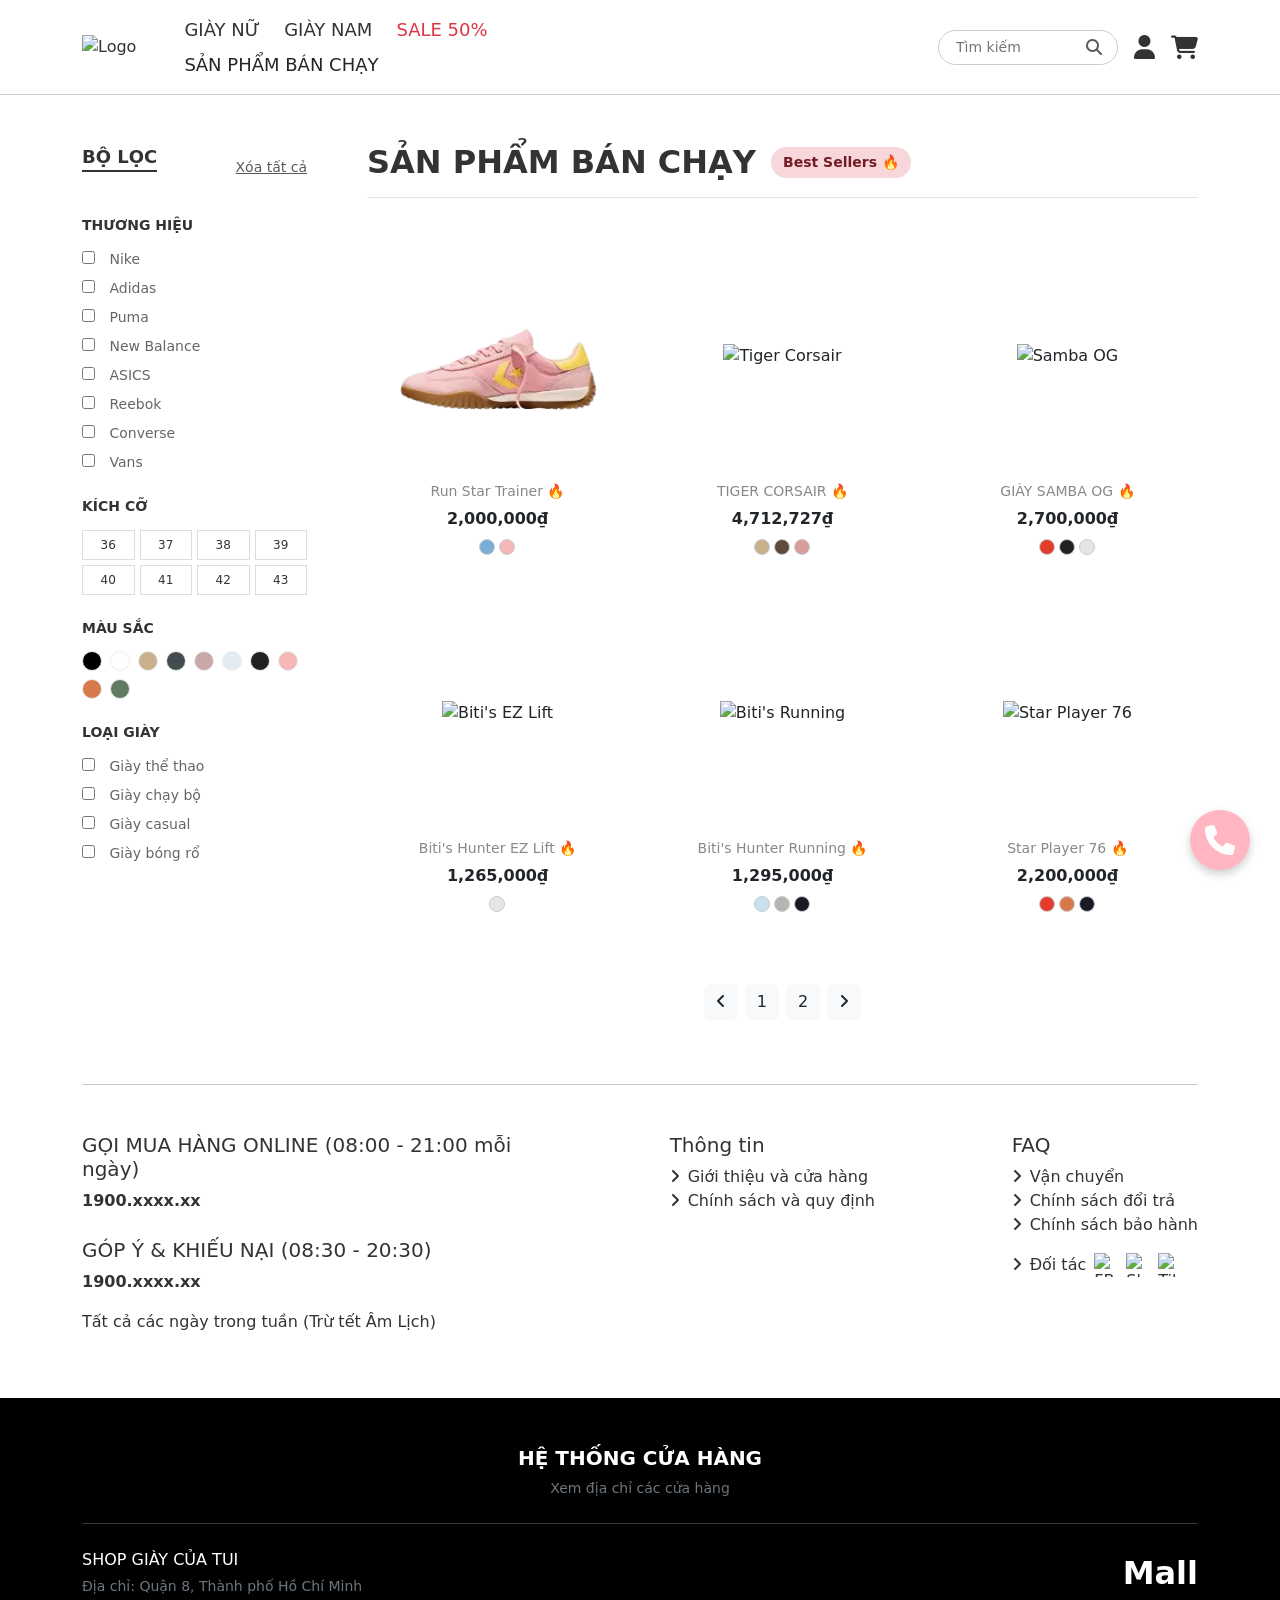
==== Web bán giày/banchay.html @ 1544a3ac "Cập nhật thêm các trang mới và 1 vài hình ảnh." ====
<!DOCTYPE html>
<html lang="vi">
<head>
    <meta charset="UTF-8">
    <meta name="viewport" content="width=device-width, initial-scale=1.0">
    <title>Sản Phẩm Bán Chạy</title>
    
    <link rel="stylesheet" href="https://cdnjs.cloudflare.com/ajax/libs/font-awesome/6.4.0/css/all.min.css">
    <link href="https://cdn.jsdelivr.net/npm/bootstrap@5.3.3/dist/css/bootstrap.min.css" rel="stylesheet">
    
    <link rel="stylesheet" href="style.css">
    
    <style>
         body { font-family: system-ui, -apple-system, sans-serif; color: #333; }
        a { text-decoration: none; color: inherit; }
        
        /* HEADER (Dùng lại từ trang Index) */
        .logo img { width: 120px; object-fit: contain; }
        .nav-menu .top-nav a, .nav-menu .bottom-nav a { font-size: 18px; font-weight: 500; text-transform: uppercase; }
        .search-box { border: 1px solid #ccc; border-radius: 20px; padding: 5px 15px; width: 180px; }
        .search-box input { border: none; outline: none; width: 100%; font-size: 14px; }

        /* SIDEBAR BỘ LỌC */
        .filter-title { font-size: 18px; font-weight: bold; text-transform: uppercase; margin-bottom: 20px; border-bottom: 2px solid #333; display: inline-block; }
        .filter-section h6 { font-size: 14px; font-weight: bold; text-transform: uppercase; margin: 25px 0 15px; }
        .filter-list { list-style: none; padding: 0; font-size: 14px; color: #666; }
        .filter-list li { margin-bottom: 8px; cursor: pointer; }
        .filter-list input { margin-right: 10px; }

        /* Size Grid */
        .size-grid { display: grid; grid-template-columns: repeat(4, 1fr); gap: 5px; }
        .size-item { border: 1px solid #ddd; padding: 5px; text-align: center; font-size: 12px; cursor: pointer; }
        .size-item:hover { border-color: #333; }

        /* Color Dots */
        .color-filter-dots { display: flex; gap: 8px; flex-wrap: wrap; }
        .color-dot { width: 20px; height: 20px; border-radius: 50%; border: 1px solid #eee; cursor: pointer; }

        /* PRODUCT LIST */
        .category-title { font-size: 32px; font-weight: bold; text-transform: uppercase; margin-bottom: 30px; }
        .product-card .img-wrapper { width: 100%; height: 220px; display: flex; align-items: center; justify-content: center; margin-bottom: 15px; }
        .product-card .img-wrapper img { max-width: 100%; max-height: 100%; object-fit: contain; }
        .product-name { font-size: 14px; color: #888; margin-bottom: 5px; }
        .product-price { font-size: 16px; font-weight: bold; }
        /* .product-card .color-dots img { width: 15px; height: 15px; border-radius: 50%; background: #ddd; } */
        .product-card .color-dots .color-dot { 
    width: 16px; 
    height: 16px; 
    border-radius: 50%; 
    border: 1px solid #ccc; /* Thêm viền để màu trắng không bị chìm vào nền */
    cursor: pointer; 
    transition: transform 0.2s; 
}
.product-card .color-dots .color-dot:hover { 
    transform: scale(1.2); /* Hiệu ứng phóng to nhẹ khi di chuột */
}
        .social-row img { 
    width: 24px; 
    height: 24px; 
    object-fit: contain; /* Chìa khóa chống méo ảnh là đây */
    cursor: pointer; 
}

        /* FOOTER (Dùng lại từ trang Index) */
        .footer-black { background: #000; color: #fff; padding: 40px 0; }
        .footer-white { font-size: 13px; color: #666; }

        /* NÚT FLOAT */
        .floating-btn {
            position: fixed;
            bottom: 30px;
            right: 30px;
            width: 60px;
            height: 60px;
            background-color: #ffb6c1;
            border-radius: 50%;
            display: flex;
            align-items: center;
            justify-content: center;
            box-shadow: 0 4px 10px rgba(0,0,0,0.2);
            cursor: pointer;
            z-index: 999;
            transition: 0.3s;
        }
        .floating-btn:hover { background-color: #ff9fb0; }
        .floating-btn svg {
            width: 30px;
            height: 30px;
            fill: #fff;
        }
        /* CSS riêng cho trang này để làm nổi bật nhãn Best Sellers */
        .badge-best-seller {
            background-color: #f8d7da;
            color: #721c24;
            padding: 5px 12px;
            border-radius: 20px;
            font-size: 14px;
            font-weight: bold;
            display: inline-flex;
            align-items: center;
            gap: 5px;
            vertical-align: middle;
            margin-left: 15px;
        }
    </style>
</head>
<body>

    <header class="container d-flex justify-content-between align-items-center py-3">
        <div class="logo">
            <a href="index.html"><img src="Image/Logo.png" alt="Logo"></a>
        </div>
        <div class="nav-menu d-flex flex-column gap-2 flex-grow-1 ps-5">
            <div class="top-nav d-flex gap-4">
                <a href="giaynu.html">GIÀY NỮ</a>
                <a href="giay-nam.html">GIÀY NAM</a>
                <a href="sale.html" class="text-danger">SALE 50%</a>
            </div>
            <div class="bottom-nav">
                <a href="banchay.html" class="text-dark">SẢN PHẨM BÁN CHẠY</a>
            </div>
        </div>
        <div class="d-flex align-items-center gap-3">
            <div class="search-box d-flex align-items-center">
                <input type="text" placeholder="Tìm kiếm">
                <i class="fa fa-search text-muted"></i>
            </div>
            <i class="fa fa-user fs-4 icon-action"></i>
            <i class="fa fa-shopping-cart fs-4 icon-action"></i>    
        </div>
    </header>

    <hr class="m-0 opacity-10">

    <main class="container my-5">
        <div class="row">
            
            <aside class="col-lg-3 pe-lg-5">
                <div class="d-flex justify-content-between align-items-center mb-2">
                    <span class="filter-title">BỘ LỌC</span>
                    <a href="#" class="text-muted small text-decoration-underline">Xóa tất cả</a>
                </div>

                <div class="filter-section">
                    <h6>Thương hiệu</h6>
                    <ul class="filter-list">
                        <li><input type="checkbox"> Nike</li>
                        <li><input type="checkbox"> Adidas</li>
                        <li><input type="checkbox"> Puma</li>
                        <li><input type="checkbox"> New Balance</li>
                        <li><input type="checkbox"> ASICS</li>
                        <li><input type="checkbox"> Reebok</li>
                        <li><input type="checkbox"> Converse</li>
                        <li><input type="checkbox"> Vans</li>
                    </ul>
                </div>

                <div class="filter-section">
                    <h6>Kích cỡ</h6>
                    <div class="size-grid">
                        <div class="size-item">36</div><div class="size-item">37</div><div class="size-item">38</div><div class="size-item">39</div>
                        <div class="size-item">40</div><div class="size-item">41</div><div class="size-item">42</div><div class="size-item">43</div>
                    </div>
                </div>

                <div class="filter-section">
                    <h6>Màu sắc</h6>
                    <div class="color-filter-dots">
                        <div class="color-dot" style="background: #000;"></div>
                        <div class="color-dot" style="background: #fff;"></div>
                        <div class="color-dot" style="background: #c9b08f;"></div>
                        <div class="color-dot" style="background: #434d4f;"></div>
                        <div class="color-dot" style="background: #cba8a8;"></div>
                        <div class="color-dot" style="background: #e4ebf1;"></div>
                        <div class="color-dot" style="background: #222;"></div>
                        <div class="color-dot" style="background: #f4b8b8;"></div>
                        <div class="color-dot" style="background: #d67a4d;"></div>
                        <div class="color-dot" style="background: #5f7a61;"></div>
                    </div>
                </div>

                <div class="filter-section">
                    <h6>Loại giày</h6>
                    <ul class="filter-list">
                        <li><input type="checkbox"> Giày thể thao</li>
                        <li><input type="checkbox"> Giày chạy bộ</li>
                        <li><input type="checkbox"> Giày casual</li>
                        <li><input type="checkbox"> Giày bóng rổ</li>
                    </ul>
                </div>
            </aside>

            <section class="col-lg-9">
                <div class="d-flex align-items-center mb-4 border-bottom pb-3">
                    <h1 class="category-title m-0">SẢN PHẨM BÁN CHẠY</h1>
                    <span class="badge-best-seller">Best Sellers 🔥</span>
                </div>

                <div class="row g-4 mt-2">
                    <div class="col-md-4 col-6 mb-4">
                        <div class="card product-card border-0 text-center">
                            <div class="img-wrapper"><img src="Image/run star.png" alt="Run Star Trainer"></div>
                            <div class="product-name">Run Star Trainer 🔥</div>
                            <div class="product-price">2,000,000₫</div>
                            <div class="color-dots d-flex justify-content-center gap-1 mt-2">
                                <div class="color-dot" style="background-color: #7baed4;" title="Xanh Biển"></div>
                                <div class="color-dot" style="background-color: #f4b8b8;" title="Hồng Phấn"></div>
                            </div>
                        </div>
                    </div>
                    
                    <div class="col-md-4 col-6 mb-4">
                        <div class="card product-card border-0 text-center">
                            <div class="img-wrapper"><img src="Image/TIGER CORSAIR.jpg" alt="Tiger Corsair"></div>
                            <div class="product-name">TIGER CORSAIR 🔥</div>
                            <div class="product-price">4,712,727₫</div>
                            <div class="color-dots d-flex justify-content-center gap-1 mt-2">
                                <div class="color-dot" style="background-color: #c9b08f;" title="Nâu Vàng"></div>
                                <div class="color-dot" style="background-color: #5e4b3c;" title="Nâu Đất"></div>
                                <div class="color-dot" style="background-color: #d99c9c;" title="Hồng Đất"></div>
                            </div>
                        </div>
                    </div>
                    
                    <div class="col-md-4 col-6 mb-4">
                        <div class="card product-card border-0 text-center">
                            <div class="img-wrapper"><img src="Image/SAMBA OG.png" alt="Samba OG"></div>
                            <div class="product-name">GIÀY SAMBA OG 🔥</div>
                            <div class="product-price">2,700,000₫</div>
                            <div class="color-dots d-flex justify-content-center gap-1 mt-2">
                                <div class="color-dot" style="background-color: #e43c2c;" title="Đỏ"></div>
                                <div class="color-dot" style="background-color: #222;" title="Đen"></div>
                                <div class="color-dot" style="background-color: #e5e5e5;" title="Trắng"></div>
                            </div>
                        </div>
                    </div>
                    
                    <div class="col-md-4 col-6 mb-4">
                        <div class="card product-card border-0 text-center">
                            <div class="img-wrapper"><img src="Image/Biti's Hunter EZ Lift.jpg" alt="Biti's EZ Lift"></div>
                            <div class="product-name">Biti's Hunter EZ Lift 🔥</div>
                            <div class="product-price">1,265,000₫</div>
                            <div class="color-dots d-flex justify-content-center gap-1 mt-2">
                                <div class="color-dot" style="background-color: #e5e5e5;" title="Xám Nhạt"></div>
                            </div>
                        </div>
                    </div>
                    
                    <div class="col-md-4 col-6 mb-4">
                        <div class="card product-card border-0 text-center">
                            <div class="img-wrapper"><img src="Image/Bitis Running Nam.jpg" alt="Biti's Running"></div>
                            <div class="product-name">Biti's Hunter Running 🔥</div>
                            <div class="product-price">1,295,000₫</div>
                            <div class="color-dots d-flex justify-content-center gap-1 mt-2">
                                <div class="color-dot" style="background-color: #c9e0ef;" title="Xanh Nhạt"></div>
                                <div class="color-dot" style="background-color: #b5b5b5;" title="Xám"></div>
                                <div class="color-dot" style="background-color: #1a1a24;" title="Đen"></div>
                            </div>
                        </div>
                    </div>
                    
                    <div class="col-md-4 col-6 mb-4">
                        <div class="card product-card border-0 text-center">
                            <div class="img-wrapper"><img src="Image/Nike SB Dunk Low Pro.avif" alt="Star Player 76"></div>
                            <div class="product-name">Star Player 76 🔥</div>
                            <div class="product-price">2,200,000₫</div>
                            <div class="color-dots d-flex justify-content-center gap-1 mt-2">
                                <div class="color-dot" style="background-color: #e43c2c;" title="Đỏ"></div>
                                <div class="color-dot" style="background-color: #d67a4d;" title="Cam Đất"></div>
                                <div class="color-dot" style="background-color: #171c26;" title="Xanh Navy"></div>
                            </div>
                        </div>
                    </div>
                </div>

                <nav class="mt-5">
                    <ul class="pagination justify-content-center border-0">
                        <li class="page-item mx-1"><a class="page-link rounded border-0 bg-light text-dark" href="#"><i class="fa fa-angle-left"></i></a></li>
                        <li class="page-item mx-1"><a class="page-link rounded border-0 bg-light text-dark" href="#">1</a></li>
                        <li class="page-item mx-1"><a class="page-link rounded border-0 bg-light text-dark" href="#">2</a></li>
                        <li class="page-item mx-1"><a class="page-link rounded border-0 bg-light text-dark" href="#"><i class="fa fa-angle-right"></i></a></li>
                    </ul>
                </nav>
            </section>
        </div>
    </main>

    <div class="container pb-4">
        <hr class="divider mb-5">
        <div class="row justify-content-between">
            <div class="col-md-5 footer-col mb-4">
                <h5>GỌI MUA HÀNG ONLINE (08:00 - 21:00 mỗi ngày)</h5>
                <p><strong>1900.xxxx.xx</strong></p>
                <h5 style="margin-top: 25px;">GÓP Ý & KHIẾU NẠI (08:30 - 20:30)</h5>
                <p><strong>1900.xxxx.xx</strong></p>
                <p>Tất cả các ngày trong tuần (Trừ tết Âm Lịch)</p>
            </div>
            <div class="col-md-auto footer-col mb-4">
                <h5>Thông tin</h5>
                <ul class="list-unstyled">
                    <li><i class="fa fa-angle-right me-2"></i>Giới thiệu và cửa hàng</li>
                    <li><i class="fa fa-angle-right me-2"></i>Chính sách và quy định</li>
                </ul>
            </div>
            <div class="col-md-auto footer-col mb-4">
                <h5>FAQ</h5>
                <ul class="list-unstyled">
                    <li><i class="fa fa-angle-right me-2"></i>Vận chuyển</li>
                    <li><i class="fa fa-angle-right me-2"></i>Chính sách đổi trả</li>
                    <li><i class="fa fa-angle-right me-2"></i>Chính sách bảo hành</li>
                    <li class="mt-3">
                        <div class="social-row d-flex align-items-center gap-2">
                            <span><i class="fa fa-angle-right me-2"></i>Đối tác</span>
                            <img src="Image/fb.png" alt="FB">
                            <img src="Image/shoppe.png" alt="Shopee">
                            <img src="Image/tiktok.png" alt="Tiktok">
                        </div>
                    </li>
                </ul>
            </div>
        </div>
    </div>

    <footer class="bg-black text-white py-5">
        <div class="container text-center">
            <h3 class="fs-5 fw-semibold mb-2">HỆ THỐNG CỬA HÀNG</h3>
            <p class="text-secondary small mb-4">Xem địa chỉ các cửa hàng</p>
            <hr class="border-secondary opacity-50 mb-4">
            
            <div class="d-flex flex-column flex-md-row justify-content-between align-items-center text-start">
                <div class="info mb-3 mb-md-0">
                    <p class="text-white fw-medium mb-1">SHOP GIÀY CỦA TUI</p>
                    <p class="text-secondary small mb-0">Địa chỉ: Quận 8, Thành phố Hồ Chí Minh</p>
                </div>
                <div class="mall-section d-flex align-items-center gap-3">
                    <span class="fs-2 fw-bold">Mall</span>
                    </div>
            </div>
        </div>
    </footer>

    <div class="floating-btn">
        <svg xmlns="http://www.w3.org/2000/svg" viewBox="0 0 512 512">
            <path d="M164.9 24.6c-7.7-18.6-28-28.5-47.4-23.2l-88 24C12.1 30.2 0 46 0 64C0 311.4 200.6 512 448 512c18 0 33.8-12.1 38.6-29.5l24-88c5.3-19.4-4.6-39.7-23.2-47.4l-96-40c-16.3-6.8-35.2-2.1-46.3 11.6L304.7 368C234.3 334.7 177.3 277.7 144 207.3L193.3 167c13.7-11.2 18.4-30 11.6-46.3l-40-96z"/>
        </svg>
    </div>

    <script src="https://cdn.jsdelivr.net/npm/bootstrap@5.3.3/dist/js/bootstrap.bundle.min.js"></script>
</body>
</html>
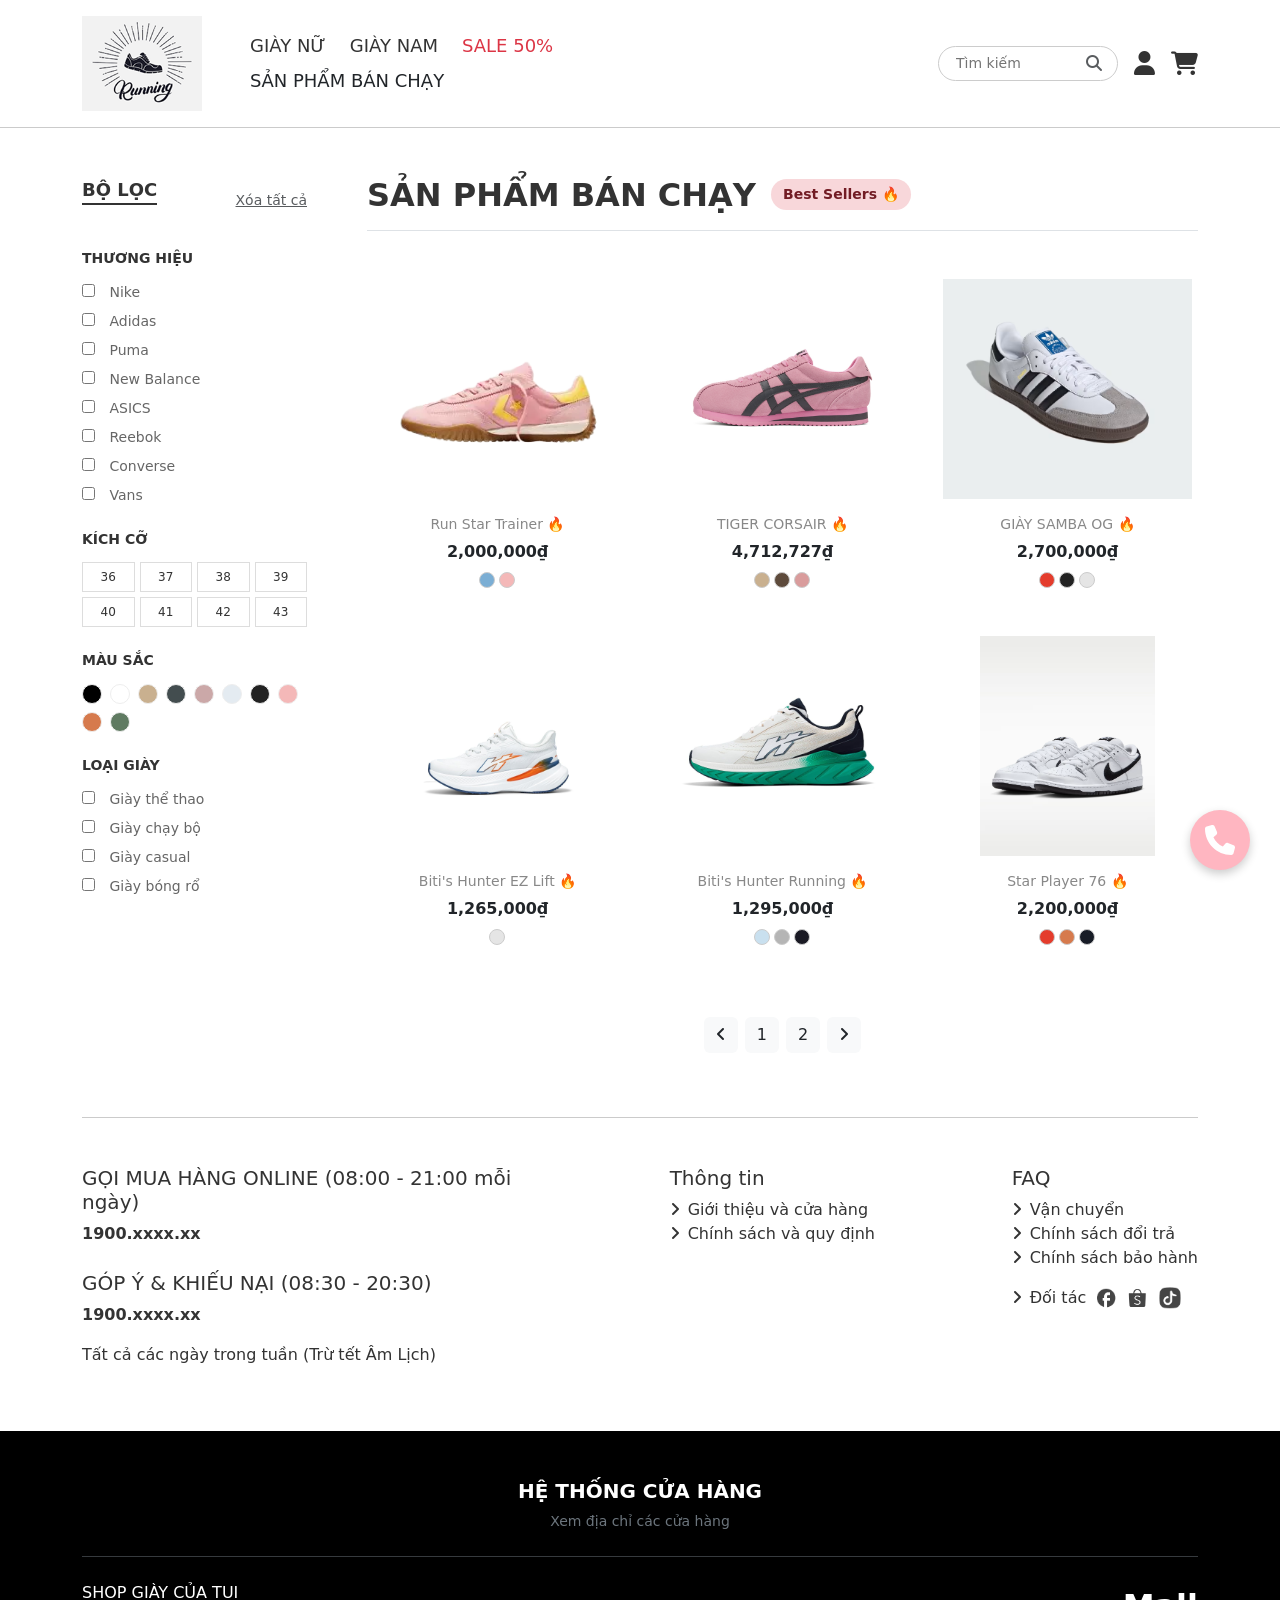
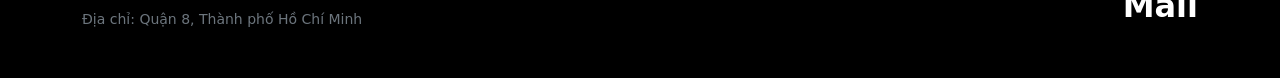
==== commit 8aa5259a: "upload lại" ====
--- a/Web bán giày/banchay.html
+++ b/Web bán giày/banchay.html
@@ -113,7 +113,7 @@
         <div class="nav-menu d-flex flex-column gap-2 flex-grow-1 ps-5">
             <div class="top-nav d-flex gap-4">
                 <a href="giaynu.html">GIÀY NỮ</a>
-                <a href="giay-nam.html">GIÀY NAM</a>
+                <a href="giaynam.html">GIÀY NAM</a>
                 <a href="sale.html" class="text-danger">SALE 50%</a>
             </div>
             <div class="bottom-nav">
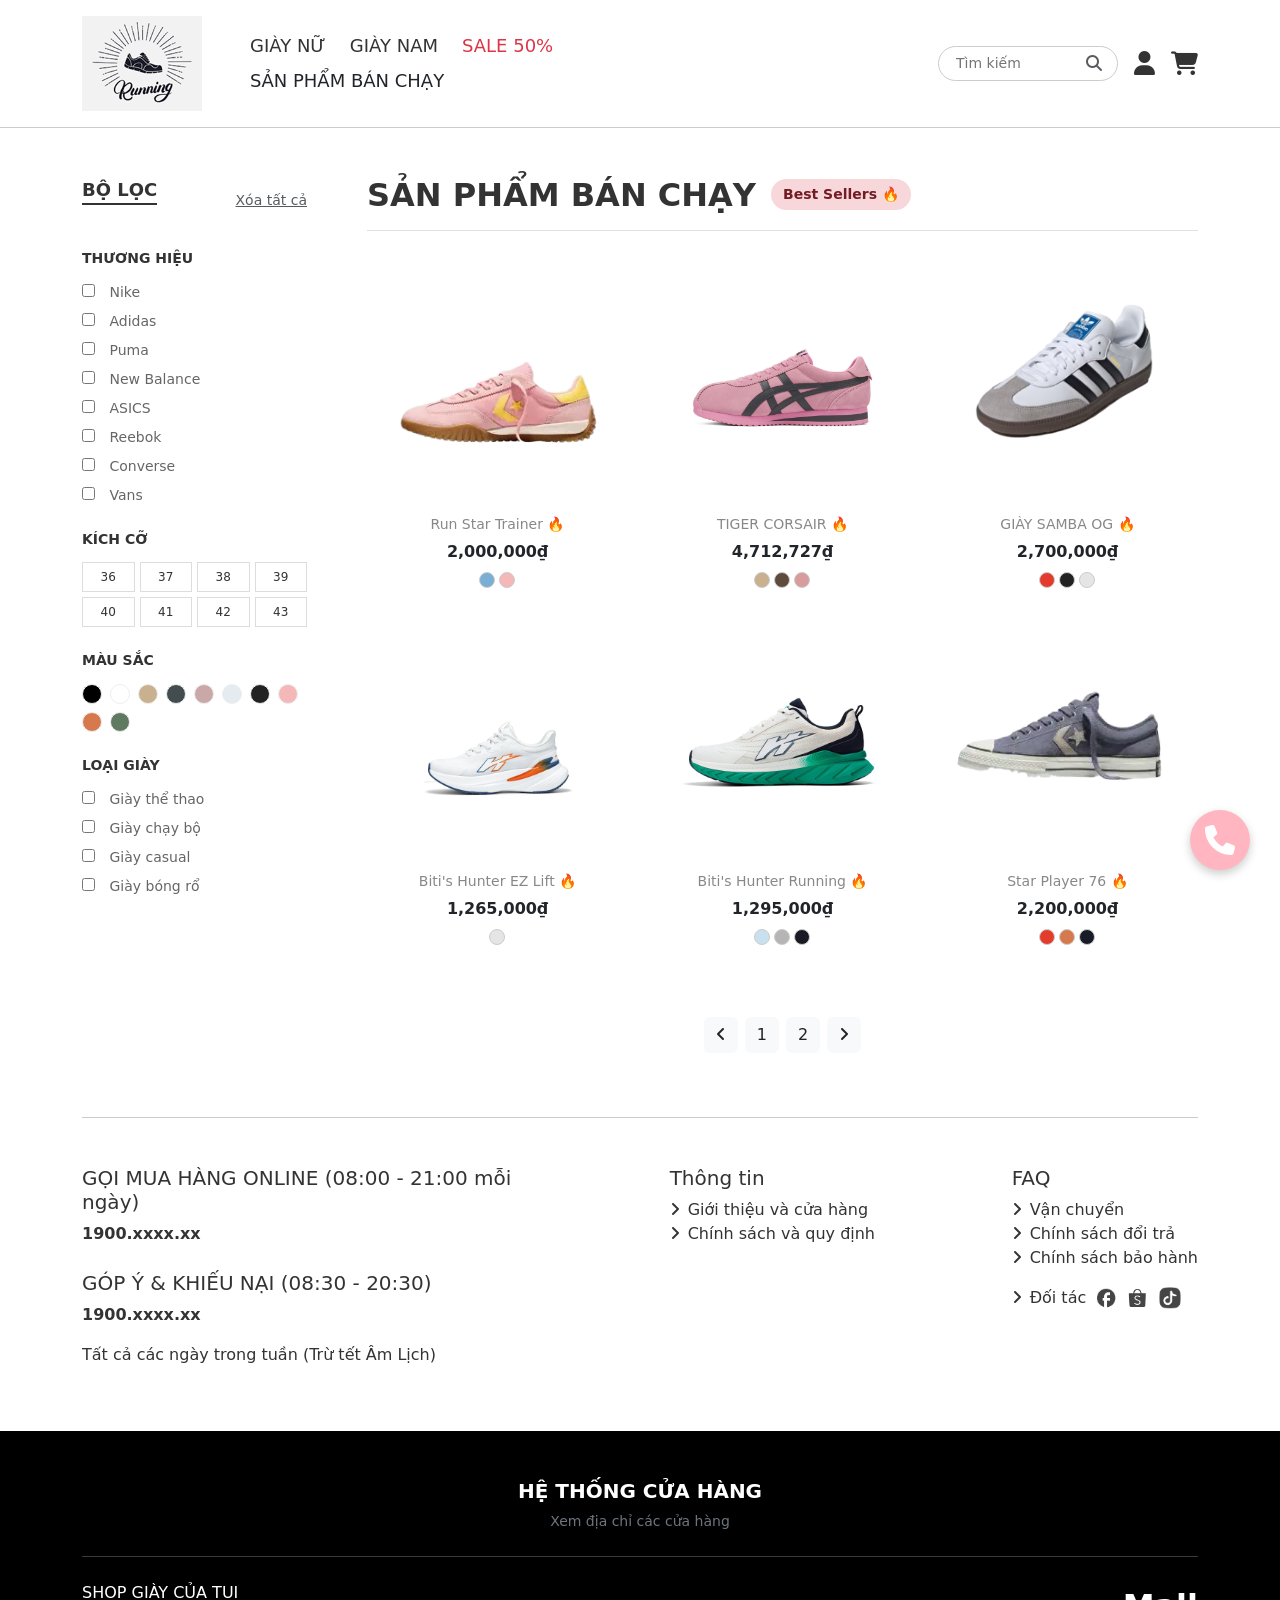
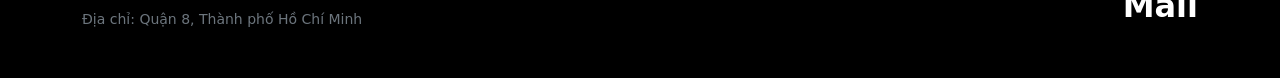
==== commit 22e31ee8: "interacting" ====
--- a/Web bán giày/banchay.html
+++ b/Web bán giày/banchay.html
@@ -11,59 +11,149 @@
     <link rel="stylesheet" href="style.css">
     
     <style>
-         body { font-family: system-ui, -apple-system, sans-serif; color: #333; }
-        a { text-decoration: none; color: inherit; }
-        
-        /* HEADER (Dùng lại từ trang Index) */
-        .logo img { width: 120px; object-fit: contain; }
-        .nav-menu .top-nav a, .nav-menu .bottom-nav a { font-size: 18px; font-weight: 500; text-transform: uppercase; }
-        .search-box { border: 1px solid #ccc; border-radius: 20px; padding: 5px 15px; width: 180px; }
-        .search-box input { border: none; outline: none; width: 100%; font-size: 14px; }
+          body { 
+            font-family: system-ui, -apple-system, sans-serif; 
+            color: #333; 
+        }
+
+        a { 
+            text-decoration: none; 
+            color: inherit; 
+        }
+        /* HEADER */
+        .logo img { 
+            width: 120px; 
+            object-fit: contain; 
+        }
+        .nav-menu .top-nav a, .nav-menu .bottom-nav a { 
+            font-size: 18px; 
+            font-weight: 500; 
+            text-transform: uppercase; 
+        }
+        .search-box { 
+            border: 1px solid #ccc; 
+            border-radius: 20px; 
+            padding: 5px 15px; 
+            width: 180px; 
+        }
+        .search-box input { 
+            border: none; 
+            outline: none;
+            width: 100%;
+            font-size: 14px; 
+        }
 
         /* SIDEBAR BỘ LỌC */
-        .filter-title { font-size: 18px; font-weight: bold; text-transform: uppercase; margin-bottom: 20px; border-bottom: 2px solid #333; display: inline-block; }
-        .filter-section h6 { font-size: 14px; font-weight: bold; text-transform: uppercase; margin: 25px 0 15px; }
-        .filter-list { list-style: none; padding: 0; font-size: 14px; color: #666; }
-        .filter-list li { margin-bottom: 8px; cursor: pointer; }
-        .filter-list input { margin-right: 10px; }
+        .filter-title { 
+            font-size: 18px; 
+            font-weight: bold; 
+            text-transform: uppercase; 
+            margin-bottom: 20px; 
+            border-bottom: 2px solid #333; 
+            display: inline-block; 
+        }
+        .filter-section h6 { 
+            font-size: 14px; 
+            font-weight: bold; 
+            text-transform: uppercase; 
+            margin: 25px 0 15px; 
+        }
+        .filter-list { 
+            list-style: none; 
+            padding: 0; 
+            font-size: 14px; 
+            color: #666; 
+        }
+        .filter-list li { 
+            margin-bottom: 8px; 
+            cursor: pointer; 
+        }
+        .filter-list input { 
+            margin-right: 10px; 
+        }
 
         /* Size Grid */
-        .size-grid { display: grid; grid-template-columns: repeat(4, 1fr); gap: 5px; }
-        .size-item { border: 1px solid #ddd; padding: 5px; text-align: center; font-size: 12px; cursor: pointer; }
+        .size-grid { 
+            display: grid; 
+            grid-template-columns: repeat(4, 1fr); 
+            gap: 5px; }
+        .size-item { 
+            border: 1px solid #ddd; 
+            padding: 5px; 
+            text-align: center; 
+            font-size: 12px; 
+            cursor: pointer; }
         .size-item:hover { border-color: #333; }
 
         /* Color Dots */
-        .color-filter-dots { display: flex; gap: 8px; flex-wrap: wrap; }
-        .color-dot { width: 20px; height: 20px; border-radius: 50%; border: 1px solid #eee; cursor: pointer; }
+        .color-filter-dots { 
+            display: flex; 
+            gap: 8px; 
+            flex-wrap: wrap; 
+        }
+        .color-dot { 
+            width: 20px; 
+            height: 20px; 
+            border-radius: 50%; 
+            border: 1px solid #eee; 
+            cursor: pointer; 
+        }
 
         /* PRODUCT LIST */
-        .category-title { font-size: 32px; font-weight: bold; text-transform: uppercase; margin-bottom: 30px; }
-        .product-card .img-wrapper { width: 100%; height: 220px; display: flex; align-items: center; justify-content: center; margin-bottom: 15px; }
-        .product-card .img-wrapper img { max-width: 100%; max-height: 100%; object-fit: contain; }
-        .product-name { font-size: 14px; color: #888; margin-bottom: 5px; }
-        .product-price { font-size: 16px; font-weight: bold; }
-        /* .product-card .color-dots img { width: 15px; height: 15px; border-radius: 50%; background: #ddd; } */
+        .category-title { 
+            font-size: 32px; 
+            font-weight: bold; 
+            text-transform: uppercase; 
+            margin-bottom: 30px; 
+        }
+        .product-card .img-wrapper { 
+            width: 100%; 
+            height: 220px; 
+            display: flex; 
+            align-items: center; 
+            justify-content: center; 
+            margin-bottom: 15px; 
+        }
+        .product-card .img-wrapper img { 
+            max-width: 100%; 
+            max-height: 100%; 
+            object-fit: contain; 
+        }
+        .product-name { 
+            font-size: 14px; 
+            color: #888; 
+            margin-bottom: 5px; 
+        }
+        .product-price { 
+            font-size: 16px; 
+            font-weight: bold; 
+        }
         .product-card .color-dots .color-dot { 
-    width: 16px; 
-    height: 16px; 
-    border-radius: 50%; 
-    border: 1px solid #ccc; /* Thêm viền để màu trắng không bị chìm vào nền */
-    cursor: pointer; 
-    transition: transform 0.2s; 
-}
-.product-card .color-dots .color-dot:hover { 
-    transform: scale(1.2); /* Hiệu ứng phóng to nhẹ khi di chuột */
-}
-        .social-row img { 
-    width: 24px; 
-    height: 24px; 
-    object-fit: contain; /* Chìa khóa chống méo ảnh là đây */
-    cursor: pointer; 
-}
-
-        /* FOOTER (Dùng lại từ trang Index) */
-        .footer-black { background: #000; color: #fff; padding: 40px 0; }
-        .footer-white { font-size: 13px; color: #666; }
+            width: 16px; 
+            height: 16px; 
+            border-radius: 50%; 
+            border: 1px solid #ccc; 
+            cursor: pointer; 
+            transition: transform 0.2s; 
+        }
+        .product-card .color-dots .color-dot:hover { transform: scale(1.2); }
+        .social-row img {  
+            width: 24px; 
+            height: 24px; 
+            object-fit: contain; 
+            cursor: pointer; 
+        }
+
+        /* FOOTER */
+        .footer-black { 
+            background: #000; 
+            color: #fff; 
+            padding: 40px 0; 
+        }
+        .footer-white { 
+            font-size: 13px; 
+            color: #666; 
+        }
 
         /* NÚT FLOAT */
         .floating-btn {
@@ -88,6 +178,7 @@
             height: 30px;
             fill: #fff;
         }
+        
         /* CSS riêng cho trang này để làm nổi bật nhãn Best Sellers */
         .badge-best-seller {
             background-color: #f8d7da;
@@ -102,6 +193,82 @@
             vertical-align: middle;
             margin-left: 15px;
         }
+
+          /* RESPONSIVE */
+    @media (max-width: 767.98px) {
+    
+        header.container {
+            flex-direction: column !important; /* Xếp dọc các phần tử */
+            gap: 15px;
+            text-align: center;
+        }
+        .nav-menu {
+            padding-left: 0 !important; /* Bỏ khoảng trống bên trái */
+        }
+        .nav-menu .top-nav {
+            flex-wrap: wrap; /* Cho phép rớt dòng nếu menu quá dài */
+            justify-content: center;
+            gap: 15px !important;
+            font-size: 16px !important;
+        }
+        .nav-menu .bottom-nav {
+            font-size: 16px !important;
+        }
+        .search-box {
+            width: 100% !important; /* Ô tìm kiếm tràn viền điện thoại */
+        }
+        .banner {
+            height: 250px !important; /* Thu nhỏ chiều cao banner */
+        }
+
+        .category-title, .section-title {
+            font-size: 24px !important; /* Chữ tiêu đề nhỏ lại */
+        }
+        .product-card .img-wrapper {
+            height: 140px !important; /* Ảnh sản phẩm lùn xuống cho vừa màn hình nhỏ */
+        }
+        .product-name {
+            font-size: 13px !important;
+        }
+        .product-price {
+            font-size: 14px !important;
+        }
+
+        /*Form */
+        .login-box, .account-banner {
+            padding: 40px 20px !important; 
+        }
+        .login-box h1 {
+            font-size: 28px !important;
+        }
+        .benefits-box {
+            padding-left: 0 !important;
+            border-left: none !important;
+            border-top: 1px solid #ddd; 
+            padding-top: 30px;
+            margin-top: 20px;
+        }
+        .footer-col {
+            text-align: center;
+            margin-bottom: 30px !important;
+        }
+        .social-row {
+            justify-content: center !important; 
+        }
+        .footer-black-bottom {
+            flex-direction: column;
+            text-align: center !important;
+            gap: 20px;  
+        }
+        .mall-section {
+            justify-content: center !important;
+        }
+    }
+    @media (max-width: 575.98px) {
+    .nav-menu .top-nav {
+        flex-direction: column; 
+        gap: 10px !important;
+    }
     </style>
 </head>
 <body>
@@ -125,8 +292,8 @@
                 <input type="text" placeholder="Tìm kiếm">
                 <i class="fa fa-search text-muted"></i>
             </div>
-            <i class="fa fa-user fs-4 icon-action"></i>
-            <i class="fa fa-shopping-cart fs-4 icon-action"></i>    
+            <a href="login.html" class="fa fa-user fs-4 icon-action"></a>
+            <a href="cart.html" class="fa fa-shopping-cart fs-4 icon-action"></a>    
         </div>
     </header>
 
@@ -224,7 +391,7 @@
                     
                     <div class="col-md-4 col-6 mb-4">
                         <div class="card product-card border-0 text-center">
-                            <div class="img-wrapper"><img src="Image/SAMBA OG.png" alt="Samba OG"></div>
+                            <div class="img-wrapper"><img src="Image/samba.png" alt="Samba OG"></div>
                             <div class="product-name">GIÀY SAMBA OG 🔥</div>
                             <div class="product-price">2,700,000₫</div>
                             <div class="color-dots d-flex justify-content-center gap-1 mt-2">
@@ -261,7 +428,7 @@
                     
                     <div class="col-md-4 col-6 mb-4">
                         <div class="card product-card border-0 text-center">
-                            <div class="img-wrapper"><img src="Image/Nike SB Dunk Low Pro.avif" alt="Star Player 76"></div>
+                            <div class="img-wrapper"><img src="Image/slay.png" alt="Star Player 76"></div>
                             <div class="product-name">Star Player 76 🔥</div>
                             <div class="product-price">2,200,000₫</div>
                             <div class="color-dots d-flex justify-content-center gap-1 mt-2">
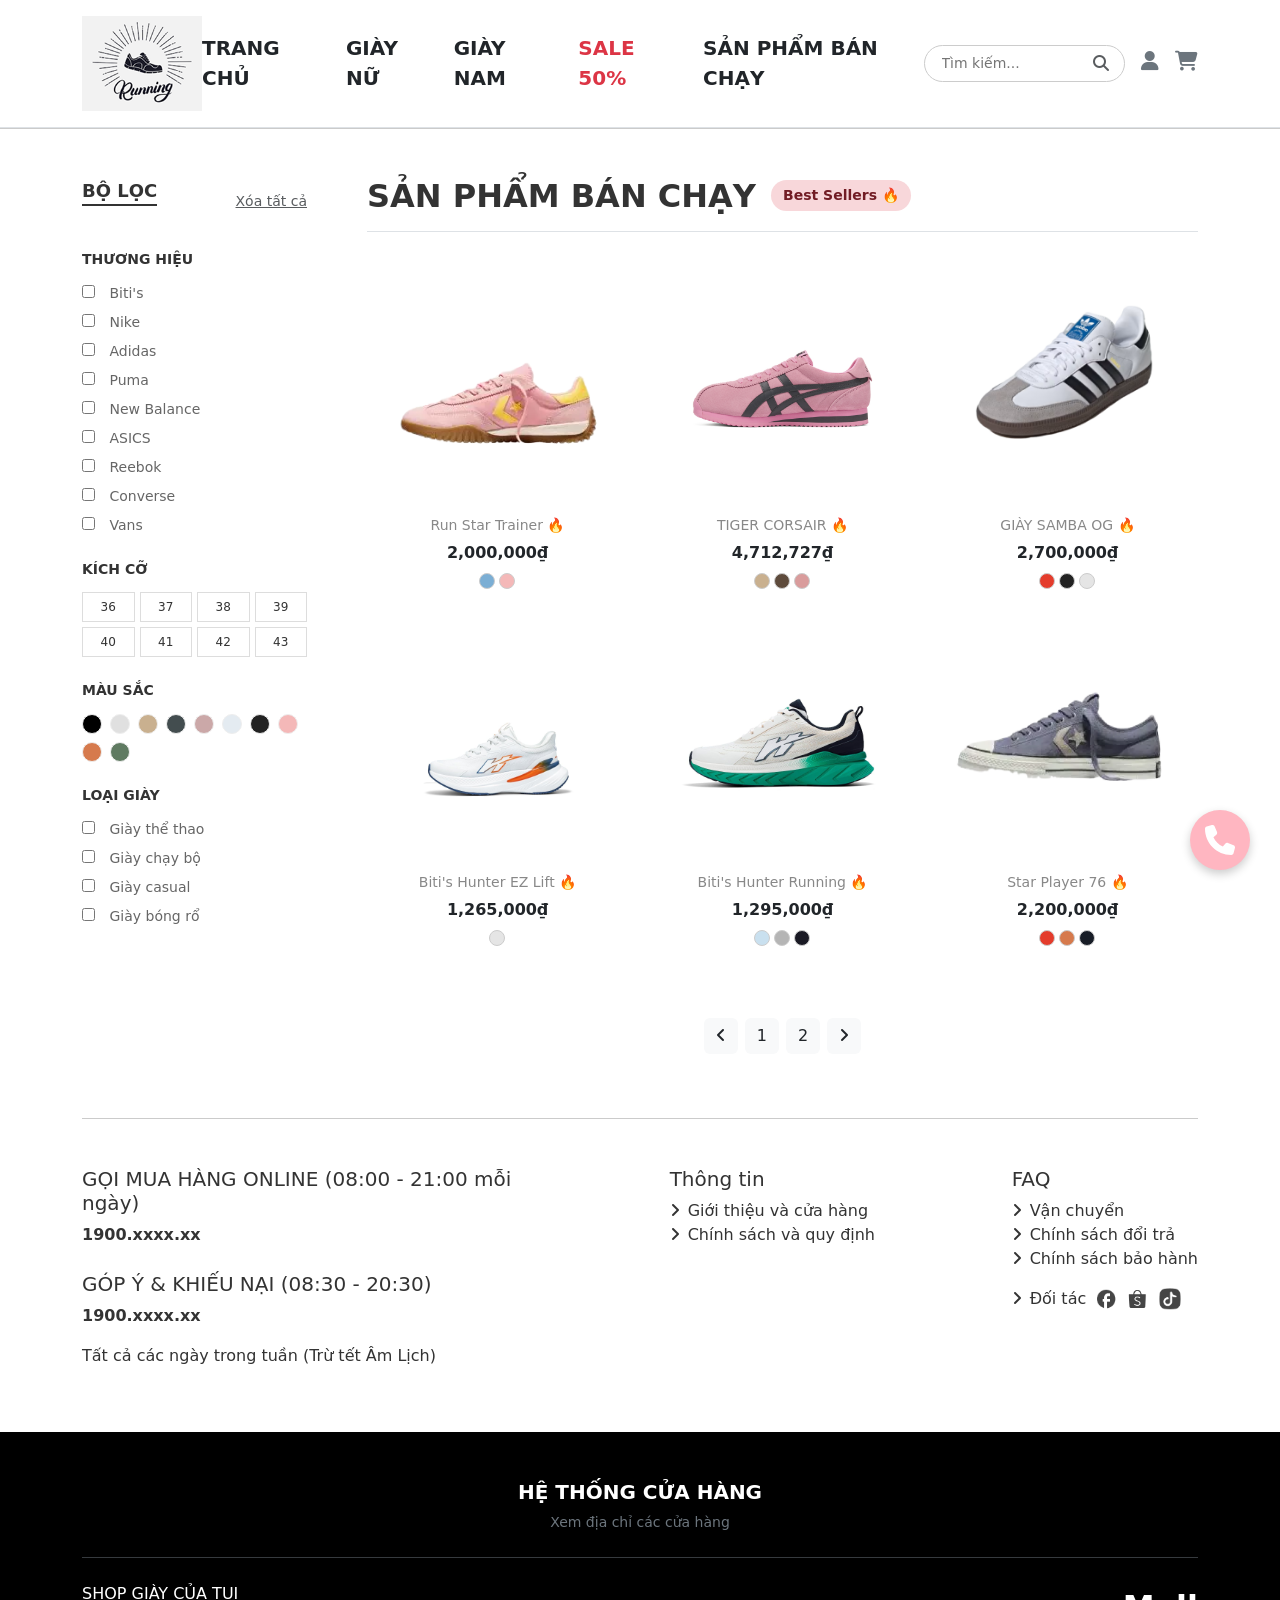
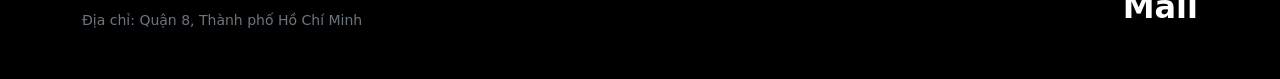
==== commit abc0ee19: "sua bo loc all file" ====
--- a/Web bán giày/banchay.html
+++ b/Web bán giày/banchay.html
@@ -1,158 +1,185 @@
 <!DOCTYPE html>
 <html lang="vi">
+
 <head>
     <meta charset="UTF-8">
     <meta name="viewport" content="width=device-width, initial-scale=1.0">
     <title>Sản Phẩm Bán Chạy</title>
-    
+
     <link rel="stylesheet" href="https://cdnjs.cloudflare.com/ajax/libs/font-awesome/6.4.0/css/all.min.css">
     <link href="https://cdn.jsdelivr.net/npm/bootstrap@5.3.3/dist/css/bootstrap.min.css" rel="stylesheet">
-    
+
     <link rel="stylesheet" href="style.css">
-    
+
     <style>
-          body { 
-            font-family: system-ui, -apple-system, sans-serif; 
-            color: #333; 
-        }
-
-        a { 
-            text-decoration: none; 
-            color: inherit; 
-        }
+        body {
+            font-family: system-ui, -apple-system, sans-serif;
+            color: #333;
+        }
+
+        a {
+            text-decoration: none;
+            color: inherit;
+        }
+
         /* HEADER */
-        .logo img { 
-            width: 120px; 
-            object-fit: contain; 
-        }
-        .nav-menu .top-nav a, .nav-menu .bottom-nav a { 
-            font-size: 18px; 
-            font-weight: 500; 
-            text-transform: uppercase; 
-        }
-        .search-box { 
-            border: 1px solid #ccc; 
-            border-radius: 20px; 
-            padding: 5px 15px; 
-            width: 180px; 
-        }
-        .search-box input { 
-            border: none; 
+        .logo img {
+            width: 120px;
+            object-fit: contain;
+        }
+
+        .nav-menu .top-nav a,
+        .nav-menu .bottom-nav a {
+            font-size: 18px;
+            font-weight: 500;
+            text-transform: uppercase;
+        }
+
+        .search-box {
+            border: 1px solid #ccc;
+            border-radius: 20px;
+            padding: 5px 15px;
+            width: 180px;
+        }
+
+        .search-box input {
+            border: none;
             outline: none;
             width: 100%;
-            font-size: 14px; 
+            font-size: 14px;
         }
 
         /* SIDEBAR BỘ LỌC */
-        .filter-title { 
-            font-size: 18px; 
-            font-weight: bold; 
-            text-transform: uppercase; 
-            margin-bottom: 20px; 
-            border-bottom: 2px solid #333; 
-            display: inline-block; 
-        }
-        .filter-section h6 { 
-            font-size: 14px; 
-            font-weight: bold; 
-            text-transform: uppercase; 
-            margin: 25px 0 15px; 
-        }
-        .filter-list { 
-            list-style: none; 
-            padding: 0; 
-            font-size: 14px; 
-            color: #666; 
-        }
-        .filter-list li { 
-            margin-bottom: 8px; 
-            cursor: pointer; 
-        }
-        .filter-list input { 
-            margin-right: 10px; 
+        .filter-title {
+            font-size: 18px;
+            font-weight: bold;
+            text-transform: uppercase;
+            margin-bottom: 20px;
+            border-bottom: 2px solid #333;
+            display: inline-block;
+        }
+
+        .filter-section h6 {
+            font-size: 14px;
+            font-weight: bold;
+            text-transform: uppercase;
+            margin: 25px 0 15px;
+        }
+
+        .filter-list {
+            list-style: none;
+            padding: 0;
+            font-size: 14px;
+            color: #666;
+        }
+
+        .filter-list li {
+            margin-bottom: 8px;
+            cursor: pointer;
+        }
+
+        .filter-list input {
+            margin-right: 10px;
         }
 
         /* Size Grid */
-        .size-grid { 
-            display: grid; 
-            grid-template-columns: repeat(4, 1fr); 
-            gap: 5px; }
-        .size-item { 
-            border: 1px solid #ddd; 
-            padding: 5px; 
-            text-align: center; 
-            font-size: 12px; 
-            cursor: pointer; }
-        .size-item:hover { border-color: #333; }
+        .size-grid {
+            display: grid;
+            grid-template-columns: repeat(4, 1fr);
+            gap: 5px;
+        }
+
+        .size-item {
+            border: 1px solid #ddd;
+            padding: 5px;
+            text-align: center;
+            font-size: 12px;
+            cursor: pointer;
+        }
+
+        .size-item:hover {
+            border-color: #333;
+        }
 
         /* Color Dots */
-        .color-filter-dots { 
-            display: flex; 
-            gap: 8px; 
-            flex-wrap: wrap; 
-        }
-        .color-dot { 
-            width: 20px; 
-            height: 20px; 
-            border-radius: 50%; 
-            border: 1px solid #eee; 
-            cursor: pointer; 
+        .color-filter-dots {
+            display: flex;
+            gap: 8px;
+            flex-wrap: wrap;
+        }
+
+        .color-dot {
+            width: 20px;
+            height: 20px;
+            border-radius: 50%;
+            border: 1px solid #eee;
+            cursor: pointer;
         }
 
         /* PRODUCT LIST */
-        .category-title { 
-            font-size: 32px; 
-            font-weight: bold; 
-            text-transform: uppercase; 
-            margin-bottom: 30px; 
-        }
-        .product-card .img-wrapper { 
-            width: 100%; 
-            height: 220px; 
-            display: flex; 
-            align-items: center; 
-            justify-content: center; 
-            margin-bottom: 15px; 
-        }
-        .product-card .img-wrapper img { 
-            max-width: 100%; 
-            max-height: 100%; 
-            object-fit: contain; 
-        }
-        .product-name { 
-            font-size: 14px; 
-            color: #888; 
-            margin-bottom: 5px; 
-        }
-        .product-price { 
-            font-size: 16px; 
-            font-weight: bold; 
-        }
-        .product-card .color-dots .color-dot { 
-            width: 16px; 
-            height: 16px; 
-            border-radius: 50%; 
-            border: 1px solid #ccc; 
-            cursor: pointer; 
-            transition: transform 0.2s; 
-        }
-        .product-card .color-dots .color-dot:hover { transform: scale(1.2); }
-        .social-row img {  
-            width: 24px; 
-            height: 24px; 
-            object-fit: contain; 
-            cursor: pointer; 
+        .category-title {
+            font-size: 32px;
+            font-weight: bold;
+            text-transform: uppercase;
+            margin-bottom: 30px;
+        }
+
+        .product-card .img-wrapper {
+            width: 100%;
+            height: 220px;
+            display: flex;
+            align-items: center;
+            justify-content: center;
+            margin-bottom: 15px;
+        }
+
+        .product-card .img-wrapper img {
+            max-width: 100%;
+            max-height: 100%;
+            object-fit: contain;
+        }
+
+        .product-name {
+            font-size: 14px;
+            color: #888;
+            margin-bottom: 5px;
+        }
+
+        .product-price {
+            font-size: 16px;
+            font-weight: bold;
+        }
+
+        .product-card .color-dots .color-dot {
+            width: 16px;
+            height: 16px;
+            border-radius: 50%;
+            border: 1px solid #ccc;
+            cursor: pointer;
+            transition: transform 0.2s;
+        }
+
+        .product-card .color-dots .color-dot:hover {
+            transform: scale(1.2);
+        }
+
+        .social-row img {
+            width: 24px;
+            height: 24px;
+            object-fit: contain;
+            cursor: pointer;
         }
 
         /* FOOTER */
-        .footer-black { 
-            background: #000; 
-            color: #fff; 
-            padding: 40px 0; 
-        }
-        .footer-white { 
-            font-size: 13px; 
-            color: #666; 
+        .footer-black {
+            background: #000;
+            color: #fff;
+            padding: 40px 0;
+        }
+
+        .footer-white {
+            font-size: 13px;
+            color: #666;
         }
 
         /* NÚT FLOAT */
@@ -167,18 +194,22 @@
             display: flex;
             align-items: center;
             justify-content: center;
-            box-shadow: 0 4px 10px rgba(0,0,0,0.2);
+            box-shadow: 0 4px 10px rgba(0, 0, 0, 0.2);
             cursor: pointer;
             z-index: 999;
             transition: 0.3s;
         }
-        .floating-btn:hover { background-color: #ff9fb0; }
+
+        .floating-btn:hover {
+            background-color: #ff9fb0;
+        }
+
         .floating-btn svg {
             width: 30px;
             height: 30px;
             fill: #fff;
         }
-        
+
         /* CSS riêng cho trang này để làm nổi bật nhãn Best Sellers */
         .badge-best-seller {
             background-color: #f8d7da;
@@ -194,165 +225,224 @@
             margin-left: 15px;
         }
 
-          /* RESPONSIVE */
-    @media (max-width: 767.98px) {
-    
-        header.container {
-            flex-direction: column !important; /* Xếp dọc các phần tử */
-            gap: 15px;
-            text-align: center;
-        }
-        .nav-menu {
-            padding-left: 0 !important; /* Bỏ khoảng trống bên trái */
-        }
-        .nav-menu .top-nav {
-            flex-wrap: wrap; /* Cho phép rớt dòng nếu menu quá dài */
-            justify-content: center;
-            gap: 15px !important;
-            font-size: 16px !important;
-        }
-        .nav-menu .bottom-nav {
-            font-size: 16px !important;
-        }
-        .search-box {
-            width: 100% !important; /* Ô tìm kiếm tràn viền điện thoại */
-        }
-        .banner {
-            height: 250px !important; /* Thu nhỏ chiều cao banner */
-        }
-
-        .category-title, .section-title {
-            font-size: 24px !important; /* Chữ tiêu đề nhỏ lại */
-        }
-        .product-card .img-wrapper {
-            height: 140px !important; /* Ảnh sản phẩm lùn xuống cho vừa màn hình nhỏ */
-        }
-        .product-name {
-            font-size: 13px !important;
-        }
-        .product-price {
-            font-size: 14px !important;
-        }
-
-        /*Form */
-        .login-box, .account-banner {
-            padding: 40px 20px !important; 
-        }
-        .login-box h1 {
-            font-size: 28px !important;
-        }
-        .benefits-box {
-            padding-left: 0 !important;
-            border-left: none !important;
-            border-top: 1px solid #ddd; 
-            padding-top: 30px;
-            margin-top: 20px;
-        }
-        .footer-col {
-            text-align: center;
-            margin-bottom: 30px !important;
-        }
-        .social-row {
-            justify-content: center !important; 
-        }
-        .footer-black-bottom {
-            flex-direction: column;
-            text-align: center !important;
-            gap: 20px;  
-        }
-        .mall-section {
-            justify-content: center !important;
-        }
-    }
-    @media (max-width: 575.98px) {
-    .nav-menu .top-nav {
-        flex-direction: column; 
-        gap: 10px !important;
-    }
+        /* RESPONSIVE */
+        @media (max-width: 767.98px) {
+
+            header.container {
+                flex-direction: column !important;
+                /* Xếp dọc các phần tử */
+                gap: 15px;
+                text-align: center;
+            }
+
+            .nav-menu {
+                padding-left: 0 !important;
+                /* Bỏ khoảng trống bên trái */
+            }
+
+            .nav-menu .top-nav {
+                flex-wrap: wrap;
+                /* Cho phép rớt dòng nếu menu quá dài */
+                justify-content: center;
+                gap: 15px !important;
+                font-size: 16px !important;
+            }
+
+            .nav-menu .bottom-nav {
+                font-size: 16px !important;
+            }
+
+            .search-box {
+                width: 100% !important;
+                /* Ô tìm kiếm tràn viền điện thoại */
+            }
+
+            .banner {
+                height: 250px !important;
+                /* Thu nhỏ chiều cao banner */
+            }
+
+            .category-title,
+            .section-title {
+                font-size: 24px !important;
+                /* Chữ tiêu đề nhỏ lại */
+            }
+
+            .product-card .img-wrapper {
+                height: 140px !important;
+                /* Ảnh sản phẩm lùn xuống cho vừa màn hình nhỏ */
+            }
+
+            .product-name {
+                font-size: 13px !important;
+            }
+
+            .product-price {
+                font-size: 14px !important;
+            }
+
+            /*Form */
+            .login-box,
+            .account-banner {
+                padding: 40px 20px !important;
+            }
+
+            .login-box h1 {
+                font-size: 28px !important;
+            }
+
+            .benefits-box {
+                padding-left: 0 !important;
+                border-left: none !important;
+                border-top: 1px solid #ddd;
+                padding-top: 30px;
+                margin-top: 20px;
+            }
+
+            .footer-col {
+                text-align: center;
+                margin-bottom: 30px !important;
+            }
+
+            .social-row {
+                justify-content: center !important;
+            }
+
+            .footer-black-bottom {
+                flex-direction: column;
+                text-align: center !important;
+                gap: 20px;
+            }
+
+            .mall-section {
+                justify-content: center !important;
+            }
+        }
+
+        @media (max-width: 575.98px) {
+            .nav-menu .top-nav {
+                flex-direction: column;
+                gap: 10px !important;
+            }
+        }
     </style>
 </head>
+
 <body>
 
-    <header class="container d-flex justify-content-between align-items-center py-3">
-        <div class="logo">
-            <a href="index.html"><img src="Image/Logo.png" alt="Logo"></a>
-        </div>
-        <div class="nav-menu d-flex flex-column gap-2 flex-grow-1 ps-5">
-            <div class="top-nav d-flex gap-4">
-                <a href="giaynu.html">GIÀY NỮ</a>
-                <a href="giaynam.html">GIÀY NAM</a>
-                <a href="sale.html" class="text-danger">SALE 50%</a>
+    <header class="navbar navbar-expand-lg navbar-light bg-white border-bottom py-3 sticky-top">
+        <div class="container align-items-center">
+            <button class="navbar-toggler shadow-none border-0 pe-2" type="button" data-bs-toggle="offcanvas"
+                data-bs-target="#offcanvasMenu" aria-controls="offcanvasMenu" aria-label="Toggle navigation">
+                <span class="navbar-toggler-icon"></span>
+            </button>
+
+            <a class="navbar-brand logo p-0 m-0 mx-auto mx-lg-0" href="index.html">
+                <img src="Image/Logo.png" alt="Logo" style="width: 120px; object-fit: contain;">
+            </a>
+
+            <div class="offcanvas offcanvas-start" tabindex="-1" id="offcanvasMenu"
+                aria-labelledby="offcanvasMenuLabel">
+
+                <div class="offcanvas-header border-bottom d-lg-none">
+                    <img src="Image/Logo.png" alt="Logo" style="width: 100px;">
+                    <button type="button" class="btn-close shadow-none" data-bs-dismiss="offcanvas"
+                        aria-label="Close"></button>
+                </div>
+
+                <div class="offcanvas-body">
+                    <div
+                        class="nav-menu d-flex flex-column flex-lg-row gap-3 gap-lg-4 flex-grow-1 justify-content-center align-items-start align-items-lg-center w-100">
+                        <div class="d-flex flex-column flex-lg-row gap-3 gap-lg-4 fs-5 text-uppercase fw-semibold">
+                            <a href="index.html" class="nav-link">TRANG CHỦ</a>
+
+                            <a href="giaynu.html" class="nav-link">GIÀY NỮ</a>
+                            <a href="giaynam.html" class="nav-link">GIÀY NAM</a>
+                            <a href="sale.html" class="nav-link text-danger">SALE 50%</a>
+                            <a href="banchay.html" class="nav-link">SẢN PHẨM BÁN CHẠY</a>
+                        </div>
+                    </div>
+                </div>
             </div>
-            <div class="bottom-nav">
-                <a href="banchay.html" class="text-dark">SẢN PHẨM BÁN CHẠY</a>
+
+            <div class="d-flex align-items-center gap-3">
+                <div class="search-box d-none d-md-flex align-items-center w-auto"
+                    style="border: 1px solid #ccc; border-radius: 20px; padding: 6px 15px; width: 180px;">
+                    <input type="text" placeholder="Tìm kiếm..." class="w-100"
+                        style="border: none; outline: none; font-size: 14px;">
+                    <i class="fa fa-search text-muted"></i>
+                </div>
+
+                <a href="login.html" class="text-secondary"><i class="fa fa-user fs-5 icon-action" title="User"></i></a>
+                <a href="cart.html" class="text-secondary"><i class="fa fa-shopping-cart fs-5 icon-action"
+                        title="Cart"></i></a>
             </div>
         </div>
-        <div class="d-flex align-items-center gap-3">
-            <div class="search-box d-flex align-items-center">
-                <input type="text" placeholder="Tìm kiếm">
-                <i class="fa fa-search text-muted"></i>
-            </div>
-            <a href="login.html" class="fa fa-user fs-4 icon-action"></a>
-            <a href="cart.html" class="fa fa-shopping-cart fs-4 icon-action"></a>    
-        </div>
     </header>
 
     <hr class="m-0 opacity-10">
 
     <main class="container my-5">
         <div class="row">
-            
+
             <aside class="col-lg-3 pe-lg-5">
                 <div class="d-flex justify-content-between align-items-center mb-2">
                     <span class="filter-title">BỘ LỌC</span>
-                    <a href="#" class="text-muted small text-decoration-underline">Xóa tất cả</a>
+                    <a href="#" id="clear-all-filters" class="text-muted small text-decoration-underline">Xóa tất cả</a>
                 </div>
 
                 <div class="filter-section">
                     <h6>Thương hiệu</h6>
                     <ul class="filter-list">
-                        <li><input type="checkbox"> Nike</li>
-                        <li><input type="checkbox"> Adidas</li>
-                        <li><input type="checkbox"> Puma</li>
-                        <li><input type="checkbox"> New Balance</li>
-                        <li><input type="checkbox"> ASICS</li>
-                        <li><input type="checkbox"> Reebok</li>
-                        <li><input type="checkbox"> Converse</li>
-                        <li><input type="checkbox"> Vans</li>
+                        <li><input type="checkbox" value="bitis"> Biti's</li>
+                        <li><input type="checkbox" value="nike"> Nike</li>
+                        <li><input type="checkbox" value="adidas"> Adidas</li>
+                        <li><input type="checkbox" value="puma"> Puma</li>
+                        <li><input type="checkbox" value="new-balance"> New Balance</li>
+                        <li><input type="checkbox" value="asics"> ASICS</li>
+                        <li><input type="checkbox" value="reebok"> Reebok</li>
+                        <li><input type="checkbox" value="converse"> Converse</li>
+                        <li><input type="checkbox" value="vans"> Vans</li>
                     </ul>
                 </div>
 
                 <div class="filter-section">
                     <h6>Kích cỡ</h6>
                     <div class="size-grid">
-                        <div class="size-item">36</div><div class="size-item">37</div><div class="size-item">38</div><div class="size-item">39</div>
-                        <div class="size-item">40</div><div class="size-item">41</div><div class="size-item">42</div><div class="size-item">43</div>
+                        <div class="size-item">36</div>
+                        <div class="size-item">37</div>
+                        <div class="size-item">38</div>
+                        <div class="size-item">39</div>
+                        <div class="size-item">40</div>
+                        <div class="size-item">41</div>
+                        <div class="size-item">42</div>
+                        <div class="size-item">43</div>
                     </div>
                 </div>
 
                 <div class="filter-section">
                     <h6>Màu sắc</h6>
                     <div class="color-filter-dots">
-                        <div class="color-dot" style="background: #000;"></div>
-                        <div class="color-dot" style="background: #fff;"></div>
-                        <div class="color-dot" style="background: #c9b08f;"></div>
-                        <div class="color-dot" style="background: #434d4f;"></div>
-                        <div class="color-dot" style="background: #cba8a8;"></div>
-                        <div class="color-dot" style="background: #e4ebf1;"></div>
-                        <div class="color-dot" style="background: #222;"></div>
-                        <div class="color-dot" style="background: #f4b8b8;"></div>
-                        <div class="color-dot" style="background: #d67a4d;"></div>
-                        <div class="color-dot" style="background: #5f7a61;"></div>
+                        <div class="color-dot" style="background: #000;" data-color="black"></div>
+                        <div class="color-dot" style="background: #e0e0e0;" data-color="light-gray"></div>
+                        <div class="color-dot" style="background: #c9b08f;" data-color="beige"></div>
+                        <div class="color-dot" style="background: #434d4f;" data-color="dark-gray"></div>
+                        <div class="color-dot" style="background: #cba8a8;" data-color="light-pink"></div>
+                        <div class="color-dot" style="background: #e4ebf1;" data-color="light-blue"></div>
+                        <div class="color-dot" style="background: #222;" data-color="dark"></div>
+                        <div class="color-dot" style="background: #f4b8b8;" data-color="light-pink"></div>
+                        <div class="color-dot" style="background: #d67a4d;" data-color="orange"></div>
+                        <div class="color-dot" style="background: #5f7a61;" data-color="green"></div>
                     </div>
                 </div>
 
                 <div class="filter-section">
                     <h6>Loại giày</h6>
                     <ul class="filter-list">
-                        <li><input type="checkbox"> Giày thể thao</li>
-                        <li><input type="checkbox"> Giày chạy bộ</li>
-                        <li><input type="checkbox"> Giày casual</li>
-                        <li><input type="checkbox"> Giày bóng rổ</li>
+                        <li><input type="checkbox" value="the-thao"> Giày thể thao</li>
+                        <li><input type="checkbox" value="chay-bo"> Giày chạy bộ</li>
+                        <li><input type="checkbox" value="casual"> Giày casual</li>
+                        <li><input type="checkbox" value="bong-ro"> Giày bóng rổ</li>
                     </ul>
                 </div>
             </aside>
@@ -363,8 +453,10 @@
                     <span class="badge-best-seller">Best Sellers 🔥</span>
                 </div>
 
-                <div class="row g-4 mt-2">
-                    <div class="col-md-4 col-6 mb-4">
+                <div class="row g-4 mt-2" id="product-list">
+                    <div class="col-md-4 col-6 mb-4 product-item" data-brand="converse"
+                        data-color="light-blue light-pink" data-type="the-thao casual" data-size="36 37 38 39 40"
+                        data-price="2000000" data-order="1">
                         <div class="card product-card border-0 text-center">
                             <div class="img-wrapper"><img src="Image/run star.png" alt="Run Star Trainer"></div>
                             <div class="product-name">Run Star Trainer 🔥</div>
@@ -375,8 +467,10 @@
                             </div>
                         </div>
                     </div>
-                    
-                    <div class="col-md-4 col-6 mb-4">
+
+                    <div class="col-md-4 col-6 mb-4 product-item" data-brand="asics"
+                        data-color="beige dark-gray light-pink" data-type="casual" data-size="39 40 41 42"
+                        data-price="4712727" data-order="2">
                         <div class="card product-card border-0 text-center">
                             <div class="img-wrapper"><img src="Image/TIGER CORSAIR.jpg" alt="Tiger Corsair"></div>
                             <div class="product-name">TIGER CORSAIR 🔥</div>
@@ -388,8 +482,10 @@
                             </div>
                         </div>
                     </div>
-                    
-                    <div class="col-md-4 col-6 mb-4">
+
+                    <div class="col-md-4 col-6 mb-4 product-item" data-brand="adidas"
+                        data-color="orange black light-gray" data-type="casual" data-size="39 40 41 42"
+                        data-price="2700000" data-order="3">
                         <div class="card product-card border-0 text-center">
                             <div class="img-wrapper"><img src="Image/samba.png" alt="Samba OG"></div>
                             <div class="product-name">GIÀY SAMBA OG 🔥</div>
@@ -401,10 +497,12 @@
                             </div>
                         </div>
                     </div>
-                    
-                    <div class="col-md-4 col-6 mb-4">
+
+                    <div class="col-md-4 col-6 mb-4 product-item" data-brand="bitis" data-color="light-gray"
+                        data-type="the-thao casual" data-size="36 37 38 39" data-price="1265000" data-order="4">
                         <div class="card product-card border-0 text-center">
-                            <div class="img-wrapper"><img src="Image/Biti's Hunter EZ Lift.jpg" alt="Biti's EZ Lift"></div>
+                            <div class="img-wrapper"><img src="Image/Biti's Hunter EZ Lift.jpg" alt="Biti's EZ Lift">
+                            </div>
                             <div class="product-name">Biti's Hunter EZ Lift 🔥</div>
                             <div class="product-price">1,265,000₫</div>
                             <div class="color-dots d-flex justify-content-center gap-1 mt-2">
@@ -412,8 +510,10 @@
                             </div>
                         </div>
                     </div>
-                    
-                    <div class="col-md-4 col-6 mb-4">
+
+                    <div class="col-md-4 col-6 mb-4 product-item" data-brand="bitis"
+                        data-color="light-blue light-gray black" data-type="the-thao chay-bo" data-size="39 40 41 42 43"
+                        data-price="1295000" data-order="5">
                         <div class="card product-card border-0 text-center">
                             <div class="img-wrapper"><img src="Image/Bitis Running Nam.jpg" alt="Biti's Running"></div>
                             <div class="product-name">Biti's Hunter Running 🔥</div>
@@ -425,8 +525,9 @@
                             </div>
                         </div>
                     </div>
-                    
-                    <div class="col-md-4 col-6 mb-4">
+
+                    <div class="col-md-4 col-6 mb-4 product-item" data-brand="converse" data-color="orange dark"
+                        data-type="casual" data-size="39 40 41 42" data-price="2200000" data-order="6">
                         <div class="card product-card border-0 text-center">
                             <div class="img-wrapper"><img src="Image/slay.png" alt="Star Player 76"></div>
                             <div class="product-name">Star Player 76 🔥</div>
@@ -442,10 +543,14 @@
 
                 <nav class="mt-5">
                     <ul class="pagination justify-content-center border-0">
-                        <li class="page-item mx-1"><a class="page-link rounded border-0 bg-light text-dark" href="#"><i class="fa fa-angle-left"></i></a></li>
-                        <li class="page-item mx-1"><a class="page-link rounded border-0 bg-light text-dark" href="#">1</a></li>
-                        <li class="page-item mx-1"><a class="page-link rounded border-0 bg-light text-dark" href="#">2</a></li>
-                        <li class="page-item mx-1"><a class="page-link rounded border-0 bg-light text-dark" href="#"><i class="fa fa-angle-right"></i></a></li>
+                        <li class="page-item mx-1"><a class="page-link rounded border-0 bg-light text-dark" href="#"><i
+                                    class="fa fa-angle-left"></i></a></li>
+                        <li class="page-item mx-1"><a class="page-link rounded border-0 bg-light text-dark"
+                                href="#">1</a></li>
+                        <li class="page-item mx-1"><a class="page-link rounded border-0 bg-light text-dark"
+                                href="#">2</a></li>
+                        <li class="page-item mx-1"><a class="page-link rounded border-0 bg-light text-dark" href="#"><i
+                                    class="fa fa-angle-right"></i></a></li>
                     </ul>
                 </nav>
             </section>
@@ -493,7 +598,7 @@
             <h3 class="fs-5 fw-semibold mb-2">HỆ THỐNG CỬA HÀNG</h3>
             <p class="text-secondary small mb-4">Xem địa chỉ các cửa hàng</p>
             <hr class="border-secondary opacity-50 mb-4">
-            
+
             <div class="d-flex flex-column flex-md-row justify-content-between align-items-center text-start">
                 <div class="info mb-3 mb-md-0">
                     <p class="text-white fw-medium mb-1">SHOP GIÀY CỦA TUI</p>
@@ -501,17 +606,132 @@
                 </div>
                 <div class="mall-section d-flex align-items-center gap-3">
                     <span class="fs-2 fw-bold">Mall</span>
-                    </div>
+                </div>
             </div>
         </div>
     </footer>
 
     <div class="floating-btn">
         <svg xmlns="http://www.w3.org/2000/svg" viewBox="0 0 512 512">
-            <path d="M164.9 24.6c-7.7-18.6-28-28.5-47.4-23.2l-88 24C12.1 30.2 0 46 0 64C0 311.4 200.6 512 448 512c18 0 33.8-12.1 38.6-29.5l24-88c5.3-19.4-4.6-39.7-23.2-47.4l-96-40c-16.3-6.8-35.2-2.1-46.3 11.6L304.7 368C234.3 334.7 177.3 277.7 144 207.3L193.3 167c13.7-11.2 18.4-30 11.6-46.3l-40-96z"/>
+            <path
+                d="M164.9 24.6c-7.7-18.6-28-28.5-47.4-23.2l-88 24C12.1 30.2 0 46 0 64C0 311.4 200.6 512 448 512c18 0 33.8-12.1 38.6-29.5l24-88c5.3-19.4-4.6-39.7-23.2-47.4l-96-40c-16.3-6.8-35.2-2.1-46.3 11.6L304.7 368C234.3 334.7 177.3 277.7 144 207.3L193.3 167c13.7-11.2 18.4-30 11.6-46.3l-40-96z" />
         </svg>
     </div>
 
     <script src="https://cdn.jsdelivr.net/npm/bootstrap@5.3.3/dist/js/bootstrap.bundle.min.js"></script>
+    <script>
+        document.addEventListener("DOMContentLoaded", function () {
+            const products = document.querySelectorAll('.product-item');
+
+            const filterSections = document.querySelectorAll('.filter-section');
+
+            const brandCheckboxes = filterSections[0].querySelectorAll('input[type="checkbox"]');
+            const typeCheckboxes = filterSections[3].querySelectorAll('input[type="checkbox"]');
+
+            const colorDots = document.querySelectorAll('.color-filter-dots .color-dot');
+            const sizeItems = document.querySelectorAll('.size-grid .size-item');
+            const clearAllBtn = document.getElementById('clear-all-filters');
+
+            function filterProducts() {
+                let selectedBrands = Array.from(brandCheckboxes)
+                    .filter(cb => cb.checked)
+                    .map(cb => cb.value.toLowerCase());
+
+                let selectedTypes = Array.from(typeCheckboxes)
+                    .filter(cb => cb.checked)
+                    .map(cb => cb.value.toLowerCase());
+
+                let selectedColors = Array.from(colorDots)
+                    .filter(dot => dot.classList.contains('active-filter'))
+                    .map(dot => dot.getAttribute('data-color'));
+
+                let selectedSizes = Array.from(sizeItems)
+                    .filter(item => item.classList.contains('active-filter'))
+                    .map(item => item.innerText.trim());
+
+                products.forEach(product => {
+                    let productBrand = product.getAttribute('data-brand');
+                    let productColors = product.getAttribute('data-color') || "";
+                    let productType = product.getAttribute('data-type') || "";
+                    let productSize = product.getAttribute('data-size') || "";
+
+                    let brandMatch = selectedBrands.length === 0 || selectedBrands.includes(productBrand);
+                    let colorMatch = selectedColors.length === 0 || selectedColors.some(color => productColors.includes(color));
+                    let typeMatch = selectedTypes.length === 0 || selectedTypes.some(type => productType.includes(type));
+
+                    let sizeArray = productSize.split(' ');
+                    let sizeMatch = selectedSizes.length === 0 || selectedSizes.some(size => sizeArray.includes(size));
+
+                    if (brandMatch && colorMatch && typeMatch && sizeMatch) {
+                        product.style.display = 'block';
+                    } else {
+                        product.style.display = 'none';
+                    }
+                });
+            }
+
+            [...brandCheckboxes, ...typeCheckboxes].forEach(cb => {
+                cb.addEventListener('change', filterProducts);
+            });
+
+            colorDots.forEach(dot => {
+                dot.addEventListener('click', function () {
+                    this.classList.toggle('active-filter');
+                    filterProducts();
+                });
+            });
+            sizeItems.forEach(item => {
+                item.addEventListener('click', function () {
+                    this.classList.toggle('active-filter');
+                    filterProducts();
+                });
+            });
+
+            if (clearAllBtn) {
+                clearAllBtn.addEventListener('click', function (e) {
+                    e.preventDefault();
+
+                    [...brandCheckboxes, ...typeCheckboxes].forEach(cb => cb.checked = false);
+
+                    colorDots.forEach(dot => dot.classList.remove('active-filter'));
+                    sizeItems.forEach(item => item.classList.remove('active-filter'));
+
+                    filterProducts();
+                });
+            }
+
+
+            const sortSelect = document.getElementById('sort-select');
+            const productList = document.getElementById('product-list');
+
+            if (sortSelect && productList) {
+                sortSelect.addEventListener('change', function () {
+                    let sortType = this.value;
+                    let productsArray = Array.from(productList.querySelectorAll('.product-item'));
+
+                    productsArray.sort((a, b) => {
+                        let priceA = parseInt(a.getAttribute('data-price'));
+                        let priceB = parseInt(b.getAttribute('data-price'));
+                        let orderA = parseInt(a.getAttribute('data-order'));
+                        let orderB = parseInt(b.getAttribute('data-order'));
+
+                        if (sortType === 'price-asc') {
+                            return priceA - priceB;
+                        } else if (sortType === 'price-desc') {
+                            return priceB - priceA;
+                        } else {
+                            return orderA - orderB;
+                        }
+                    });
+
+                    productList.innerHTML = '';
+                    productsArray.forEach(product => {
+                        productList.appendChild(product);
+                    });
+                });
+            }
+        });
+    </script>
 </body>
+
 </html>
